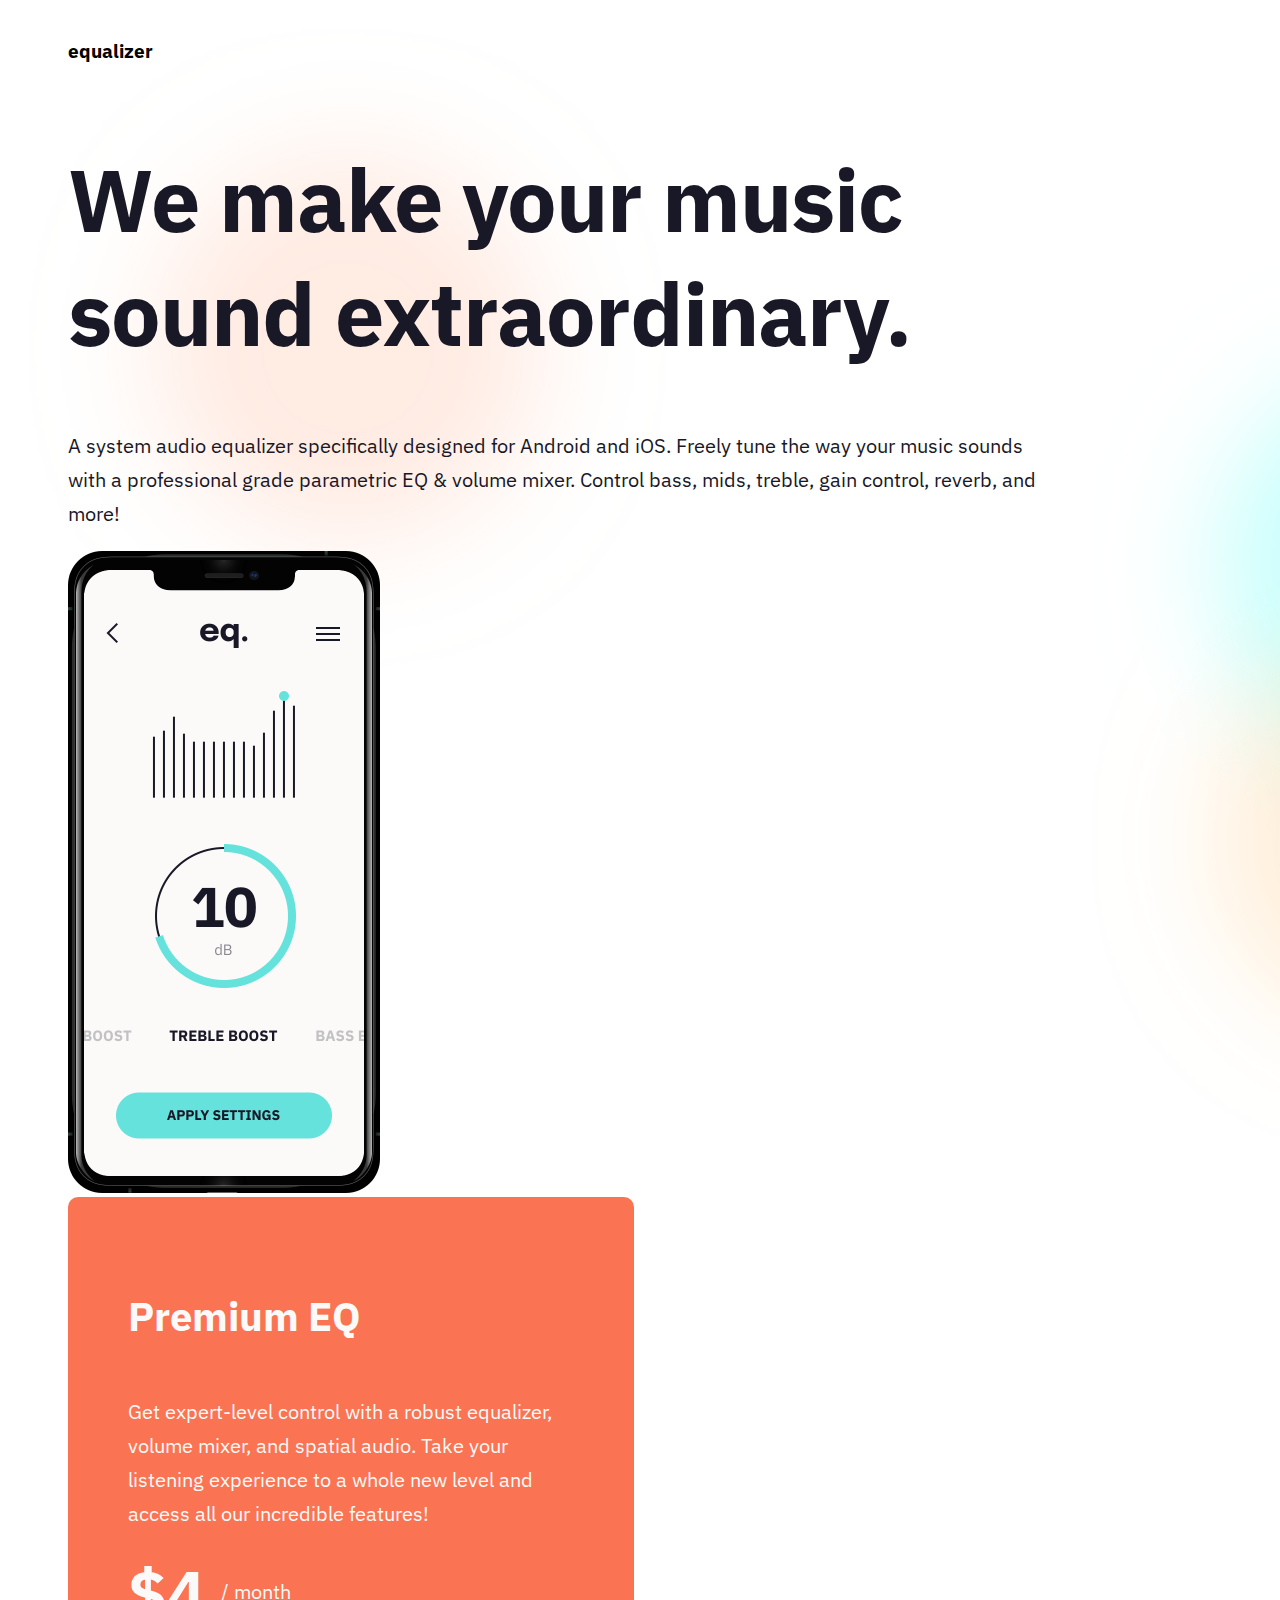
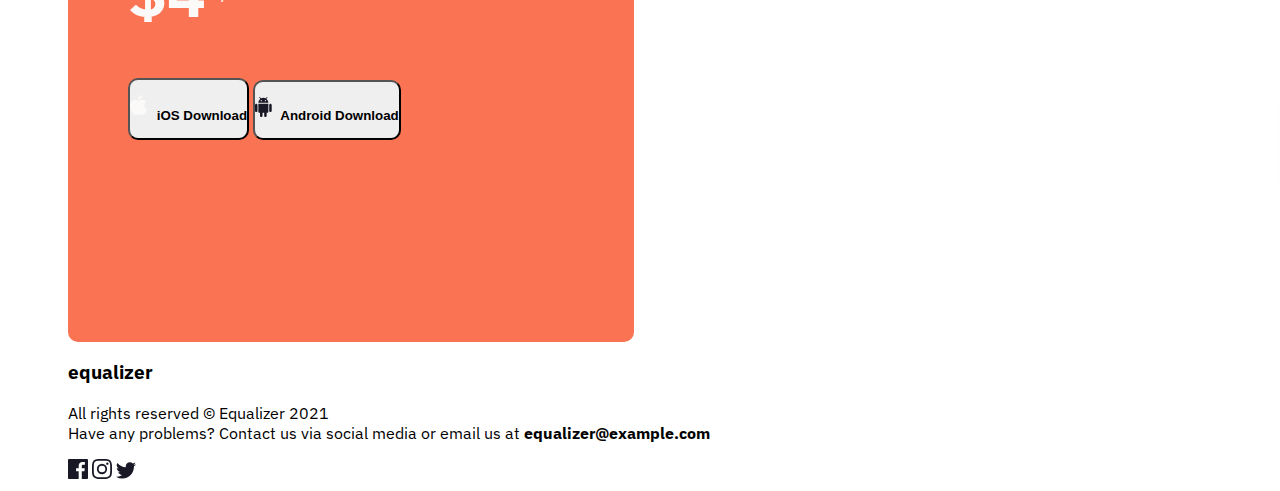
==== starter-code/index.html @ 74069394 "Added bootstrap flex" ====
<!DOCTYPE html>
<html lang="en">
  <head>
    <meta charset="UTF-8" />
    <meta name="viewport" content="width=device-width, initial-scale=1.0" />
    <link
      rel="icon"
      type="image/png"
      sizes="32x32"
      href="./assets/favicon-32x32.png"
    />
    <link rel="preconnect" href="https://fonts.googleapis.com" />
    <link rel="preconnect" href="https://fonts.gstatic.com" crossorigin />
    <link
      href="https://fonts.googleapis.com/css2?family=IBM+Plex+Sans:wght@400;700&display=swap"
      rel="stylesheet"
    />
    <link
      href="https://cdn.jsdelivr.net/npm/bootstrap@5.1.3/dist/css/bootstrap.min.css"
      rel="stylesheet"
      integrity="sha384-1BmE4kWBq78iYhFldvKuhfTAU6auU8tT94WrHftjDbrCEXSU1oBoqyl2QvZ6jIW3"
      crossorigin="anonymous"
    />
    <link rel="stylesheet" href="/starter-code/src/styles.css" />
    <title>Frontend Mentor | Equalizer landing page</title>
  </head>
  <body>
    <div class="content">
      <header>
        <h3>equalizer</h3>
      </header>
      <main>
        <div class="section-one">
          <h1>We make your music sound extraordinary.</h1>
          <p>
            A system audio equalizer specifically designed for Android and iOS.
            Freely tune the way your music sounds with a professional grade
            parametric EQ & volume mixer. Control bass, mids, treble, gain
            control, reverb, and more!
          </p>
        </div>
        <div class="container-two d-flex">
          <div>
            <img
              src="/starter-code/assets/illustration-app.png"
              alt="mobile phone"
              class="mobile"
            />
          </div>

          <div class="section-two">
            <h2>Premium EQ</h2>
            <p>
              Get expert-level control with a robust equalizer, volume mixer,
              and spatial audio. Take your listening experience to a whole new
              level and access all our incredible features!
            </p>
            <p>
              <span class="dollar">$4</span>
              <span class="per-month">/ month</span>
            </p>
            <div class="d-grid">
              <button type="button" class="btn btn-dark apple-btn">
                <img
                  src="/starter-code/assets/icon-apple.svg"
                  alt="apple"
                  class="btn-apple-icon"
                />
                iOS Download
              </button>
              <button type="button" class="btn btn-light android-btn">
                <img
                  src="/starter-code/assets/icon-android.svg"
                  alt="android"
                  class="btn-android-icon"
                />
                Android Download
              </button>
            </div>
          </div>
        </div>
      </main>
      <footer>
        <div class="row">
          <h3 class="col-3">equalizer</h3>
          <p class="col-7">
            All rights reserved © Equalizer 2021 <br />
            Have any problems? Contact us via social media or email us at
            <strong> equalizer@example.com</strong>
          </p>
          <div class="col-2">
            <img src="/starter-code/assets/icon-facebook.svg" alt="facebook" />
            <img
              src="/starter-code/assets/icon-instagram.svg"
              alt="instagram"
            />
            <img src="/starter-code/assets/icon-twitter.svg" alt="twitter" />
          </div>
        </div>
      </footer>
    </div>
  </body>
</html>
---- starter-code/src/styles.css ----
:root {
  --black: #191826;
  --white: #fcfaf9;
  --sky-blue: #66e2dc;
  --orange: #fa7453;
  --yellow: #ffb964;
}

body {
  font-family: "IBM Plex Sans", sans-serif;
  background-image: url(../assets/bg-main-desktop.png);
  background-size: cover;
}

.content {
  padding: 0 60px;
}

h1 {
  font-weight: 700;
  font-size: 88px;
  letter-spacing: -1px;
}

h2 {
  font-weight: 700;
  font-size: 40px;
  line-height: 52px;
  padding-bottom: 20px;
}

h3 {
  font-weight: 700;
}

header h3 {
  padding: 20px 0;
}

.section-one {
  color: var(--black);
  padding: 0 150px 0 0;
}

.section-one p {
  font-size: 20px;
  line-height: 34px;
}

.section-two {
  background: var(--orange);
  color: var(--white);
  width: 446px;
  height: 625px;
  padding: 60px;
  border-radius: 10px;
}

.section-two p {
  font-size: 20px;
  line-height: 34px;
  padding-bottom: 25px;
}

.mobile {
  width: 312px;
  height: 642px;
}

.dollar {
  font-size: 65px;
  font-weight: 700;
  padding-right: 10px;
}

.per-month {
  position: relative;
  top: -18px;
}

.apple-btn,
.android-btn {
  padding: 15px 0;
  border-radius: 10px !important;
  font-weight: 700;
}

.apple-btn {
  margin-bottom: 8px;
}

.apple-btn:hover {
  background: var(--sky-blue) !important;
  border-color: var(--sky-blue) !important;
}

.android-btn {
  margin-top: 8px;
}

.android-btn:hover {
  background: var(--yellow);
  border-color: var(--yellow);
}

.btn-apple-icon {
  padding: 0 5px 5px 0;
}

.btn-android-icon {
  padding: 0 5px 3px 0;
}
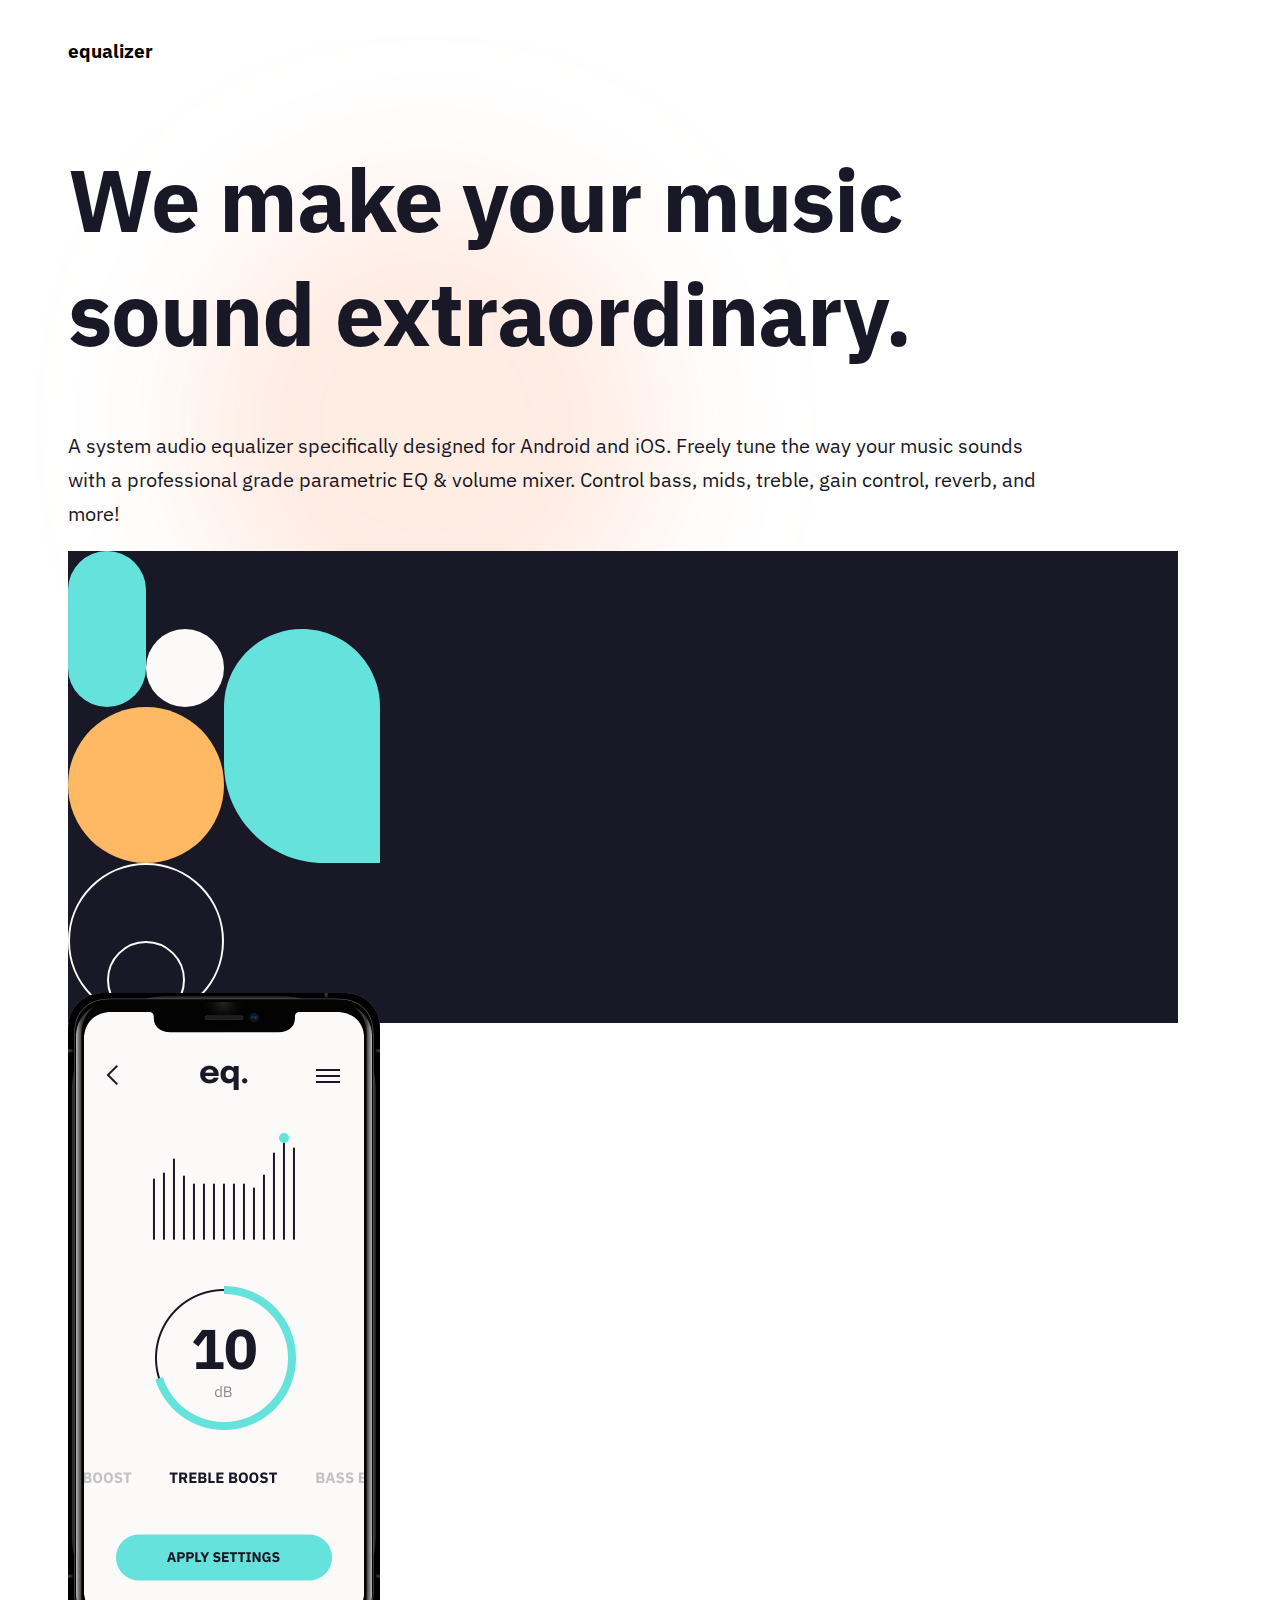
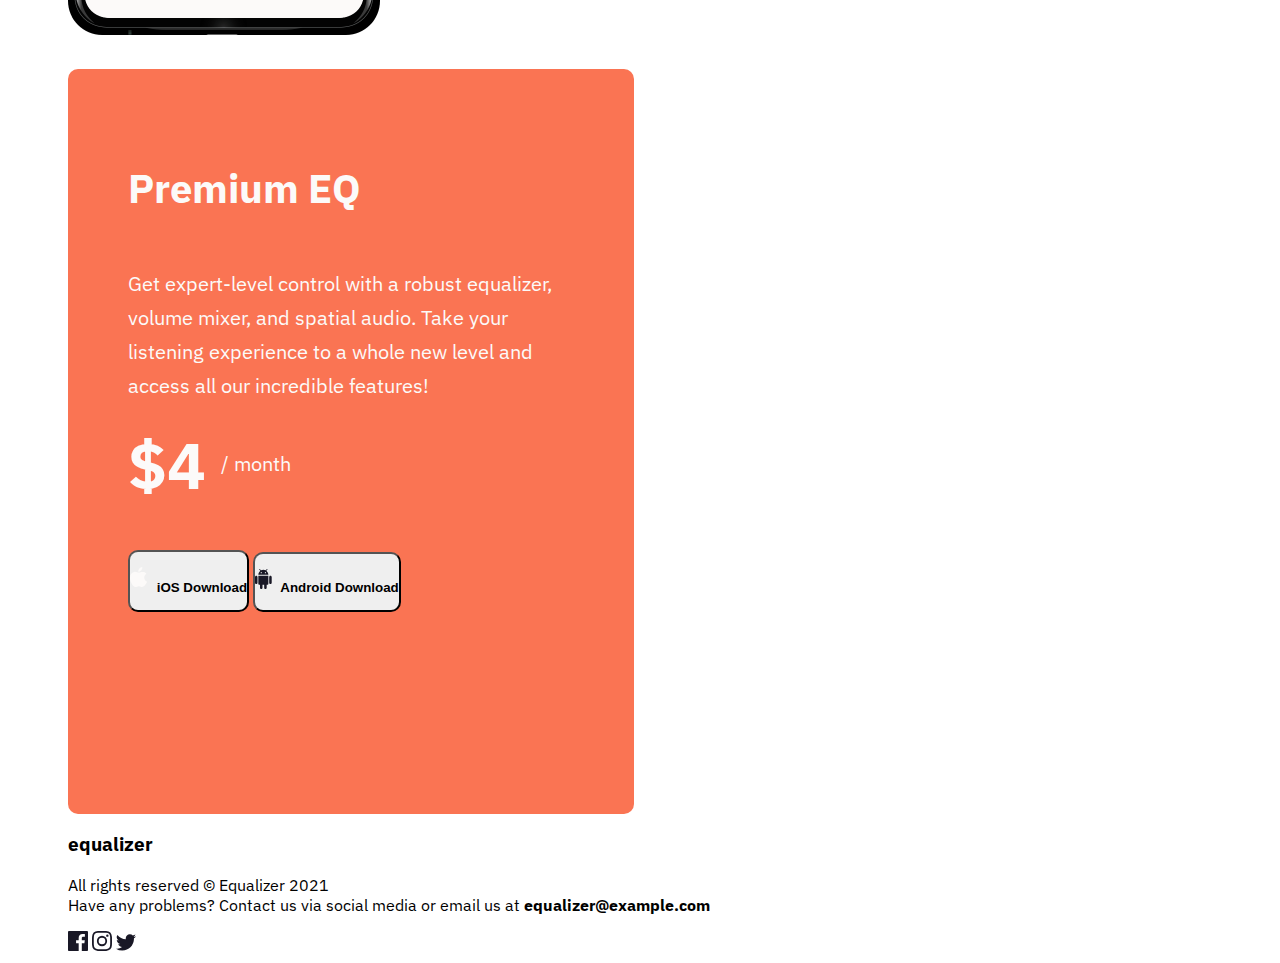
==== commit e41e4aad: "Added background to design" ====
--- a/starter-code/index.html
+++ b/starter-code/index.html
@@ -38,6 +38,9 @@
             parametric EQ & volume mixer. Control bass, mids, treble, gain
             control, reverb, and more!
           </p>
+        </div>
+        <div class="design-container">
+          <img src="/starter-code/assets/bg-pattern-2.svg" alt="" />
         </div>
         <div class="container-two d-flex">
           <div>
--- a/starter-code/src/styles.css
+++ b/starter-code/src/styles.css
@@ -110,3 +110,17 @@
 .btn-android-icon {
   padding: 0 5px 3px 0;
 }
+
+.container-two .mobile {
+  position: relative;
+  top: -30px;
+}
+
+.design-container {
+  background: var(--black);
+  max-width: 1110px;
+  max-height: 800px;
+}
+
+.design-container img {
+}
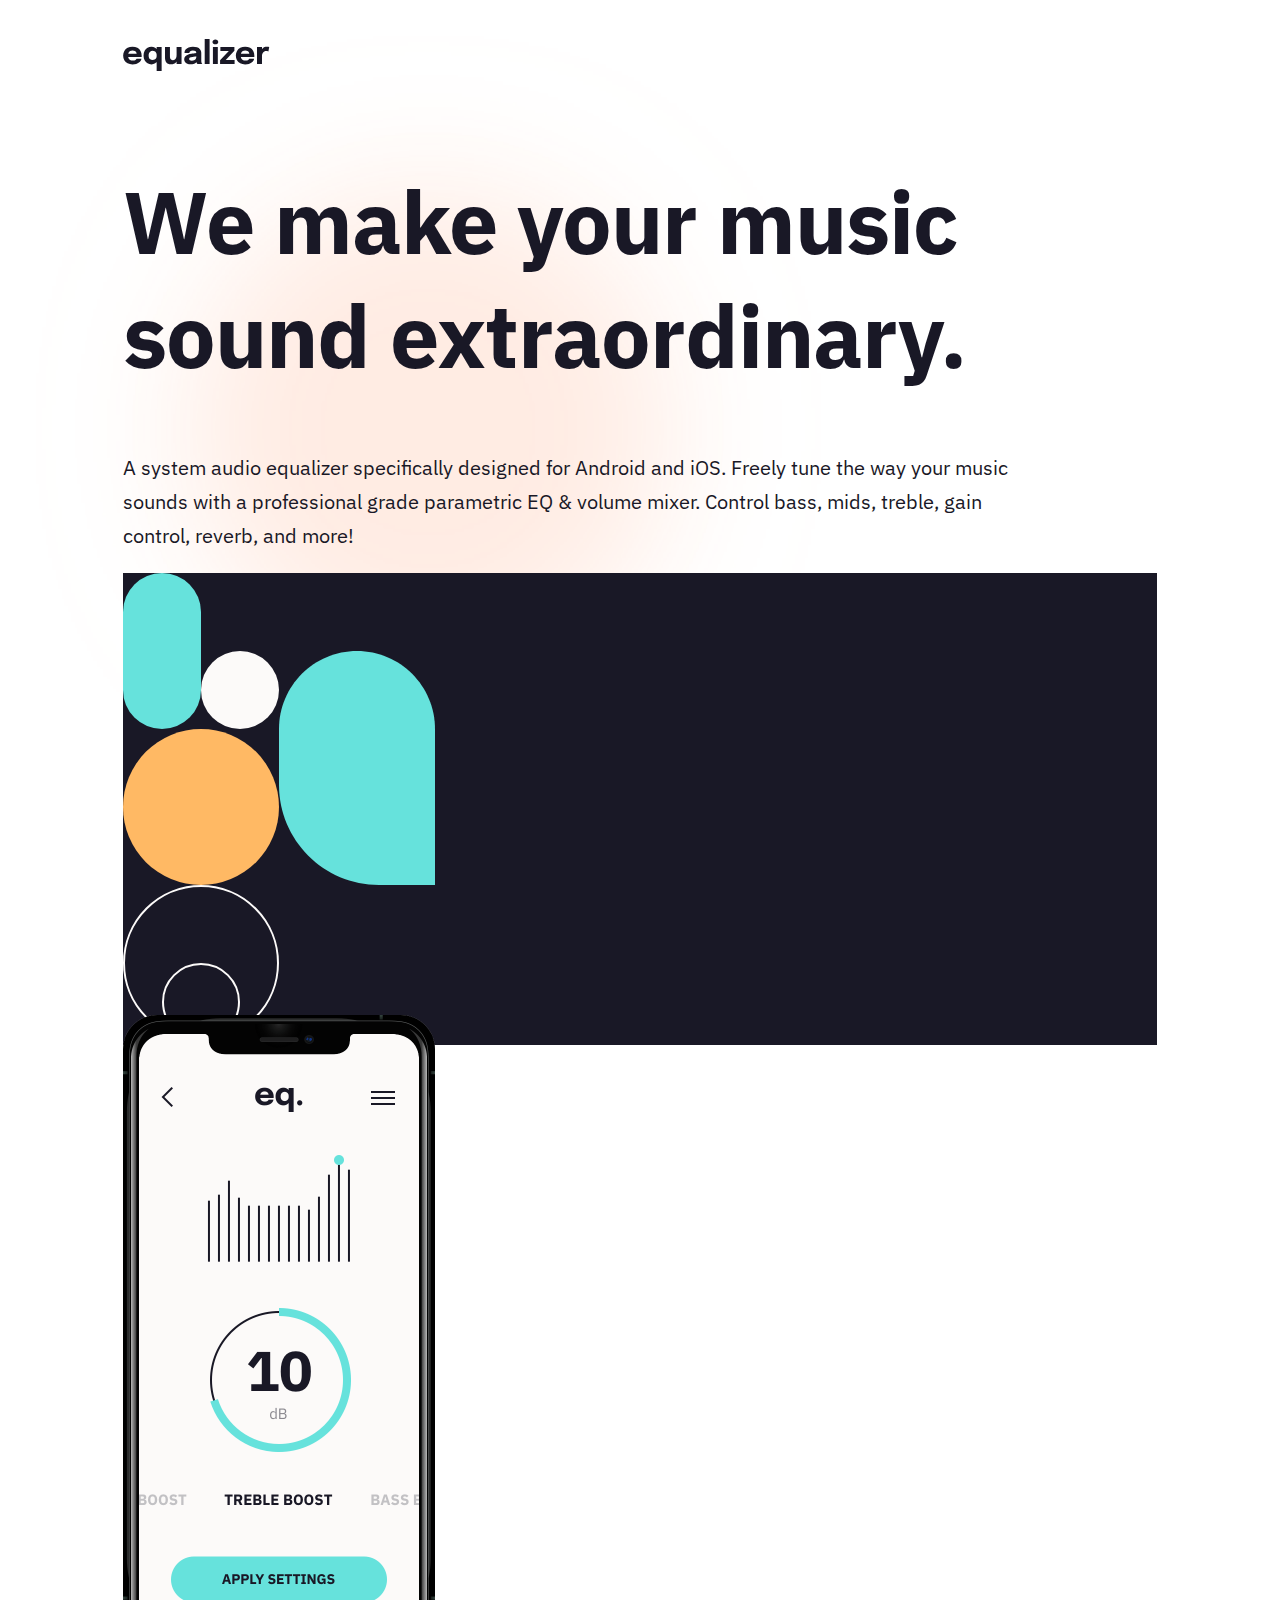
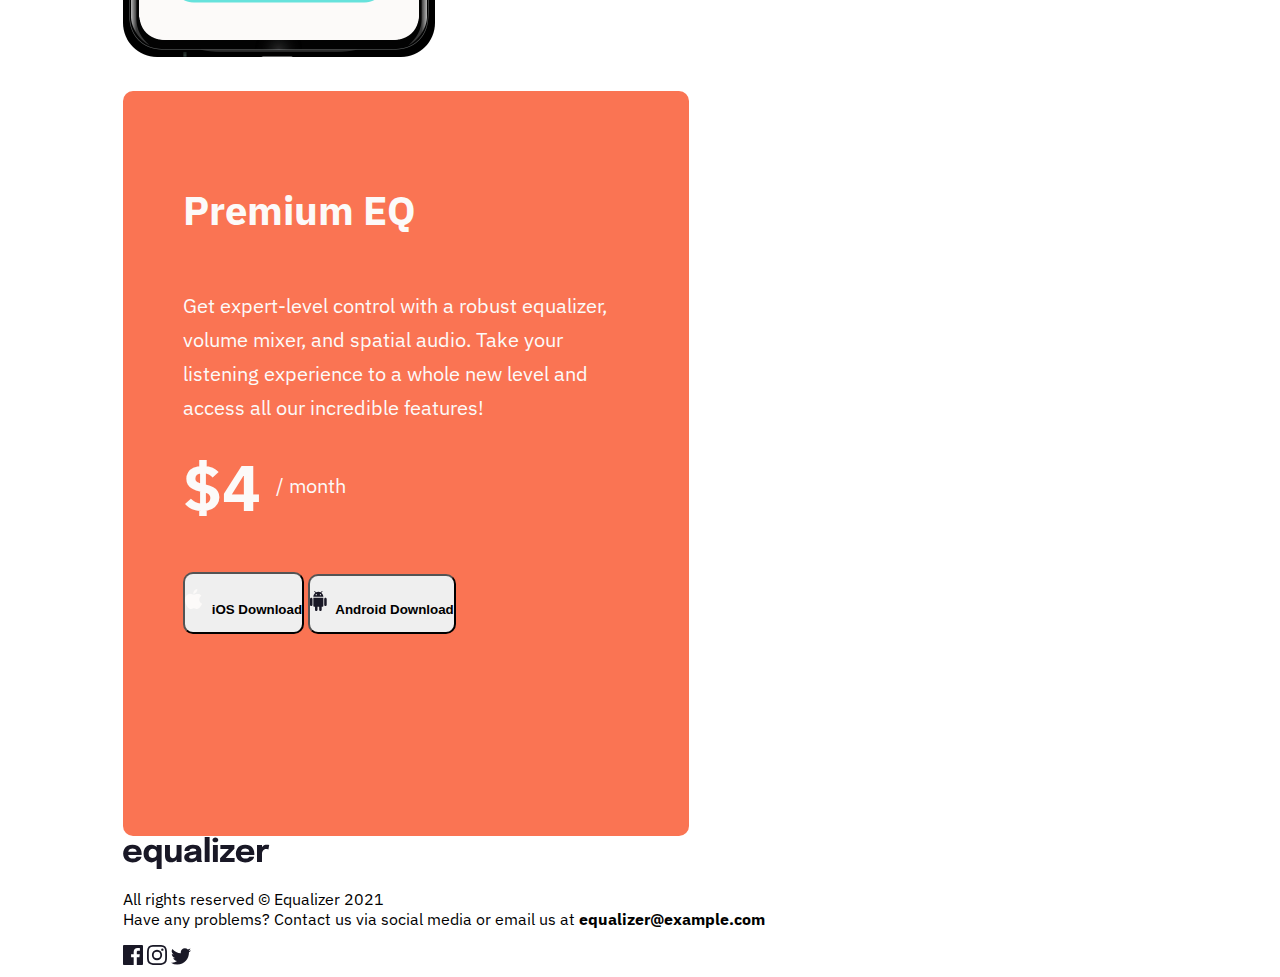
==== commit 99f8e924: "Replaced header and footer h3 with logo image" ====
--- a/starter-code/index.html
+++ b/starter-code/index.html
@@ -27,7 +27,7 @@
   <body>
     <div class="content">
       <header>
-        <h3>equalizer</h3>
+        <img src="/starter-code/assets/logo.svg" alt="equalizer logo" />
       </header>
       <main>
         <div class="section-one">
@@ -85,7 +85,10 @@
       </main>
       <footer>
         <div class="row">
-          <h3 class="col-3">equalizer</h3>
+          <div class="col-3">
+            <img src="/starter-code/assets/logo.svg" alt="equalizer logo" />
+          </div>
+
           <p class="col-7">
             All rights reserved © Equalizer 2021 <br />
             Have any problems? Contact us via social media or email us at
--- a/starter-code/src/styles.css
+++ b/starter-code/src/styles.css
@@ -13,7 +13,7 @@
 }
 
 .content {
-  padding: 0 60px;
+  padding: 0 115px;
 }
 
 h1 {
@@ -33,13 +33,13 @@
   font-weight: 700;
 }
 
-header h3 {
-  padding: 20px 0;
+header img {
+  padding: 30px 0;
 }
 
 .section-one {
   color: var(--black);
-  padding: 0 150px 0 0;
+  padding: 0 110px 0 0;
 }
 
 .section-one p {
@@ -121,6 +121,3 @@
   max-width: 1110px;
   max-height: 800px;
 }
-
-.design-container img {
-}
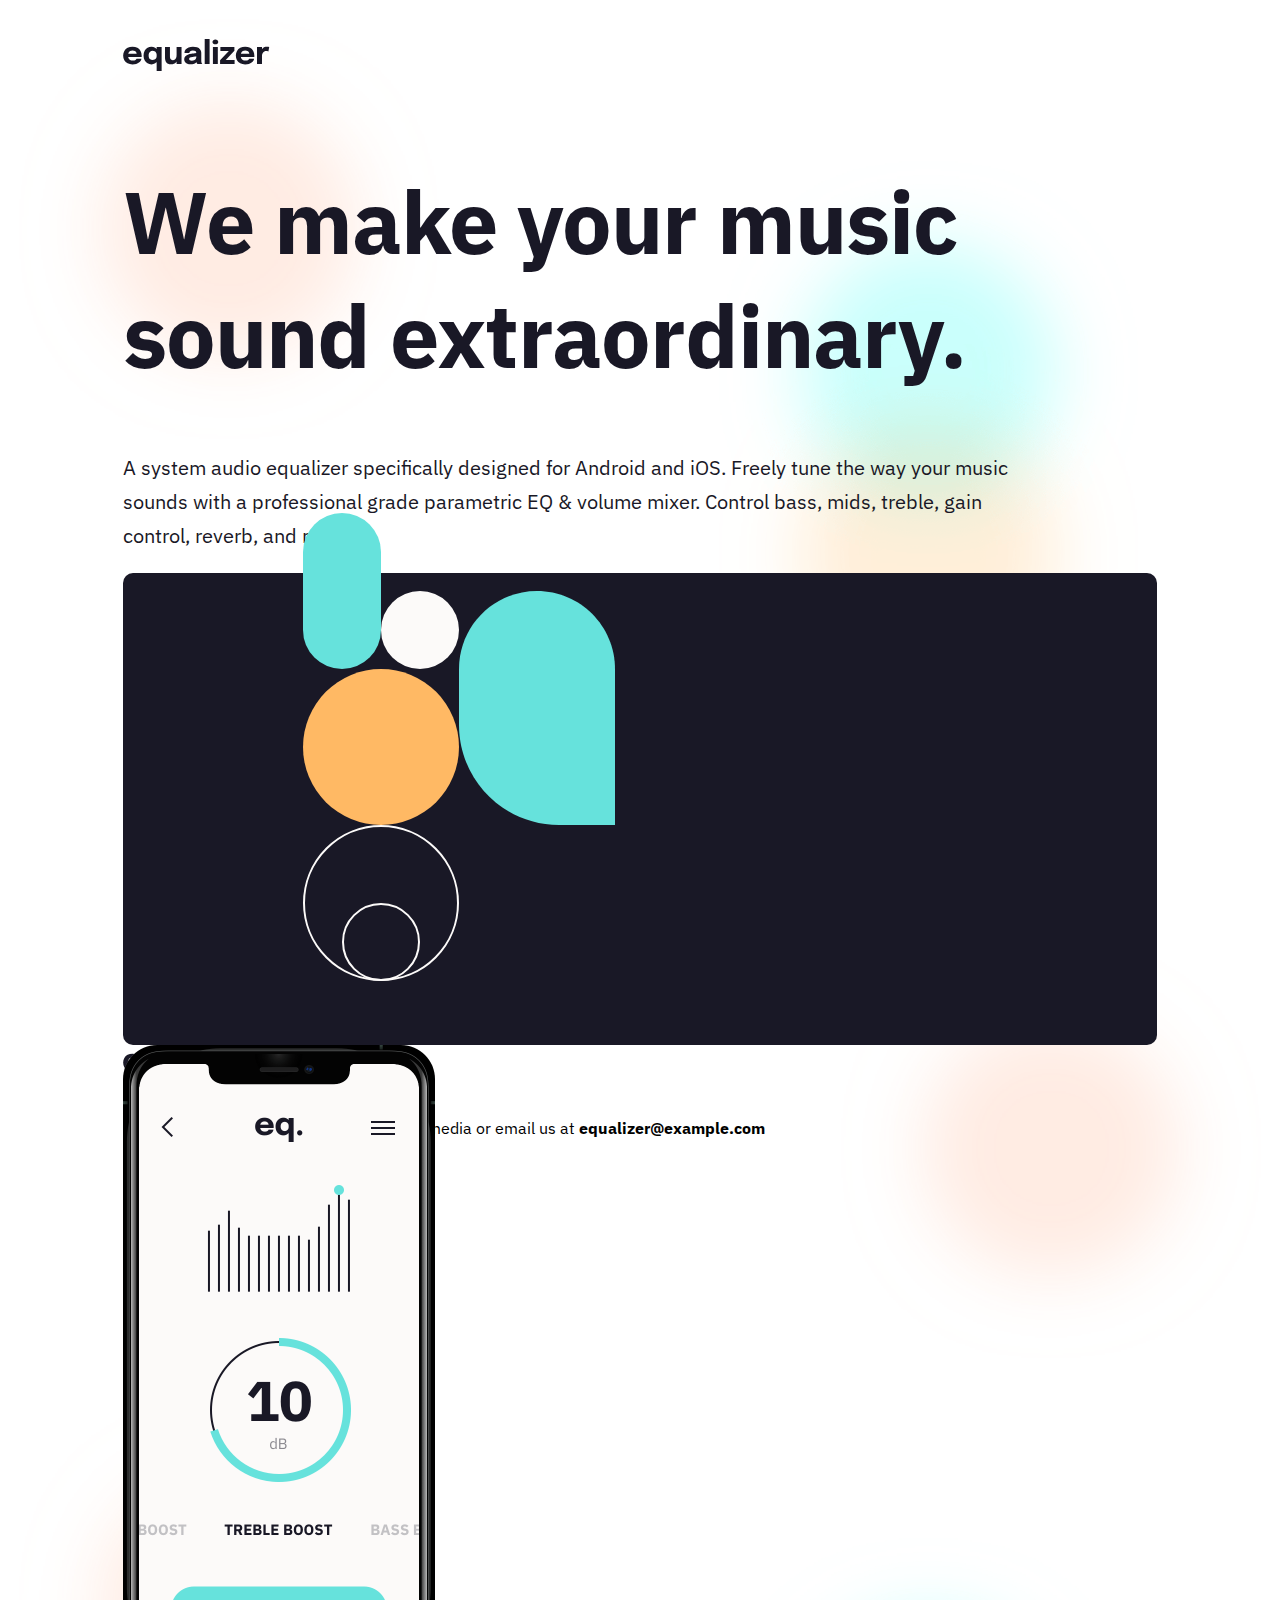
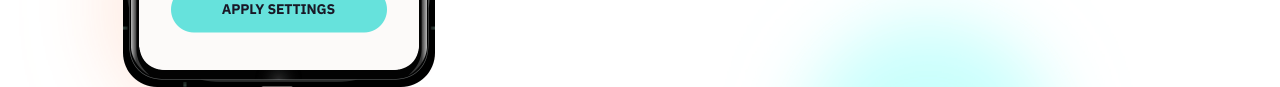
==== commit 09fa7ed0: "Restarting section two and positioning" ====
--- a/starter-code/index.html
+++ b/starter-code/index.html
@@ -39,48 +39,19 @@
             control, reverb, and more!
           </p>
         </div>
-        <div class="design-container">
-          <img src="/starter-code/assets/bg-pattern-2.svg" alt="" />
-        </div>
-        <div class="container-two d-flex">
-          <div>
+        <div class="section-two">
+          <div class="section-two-container">
             <img
-              src="/starter-code/assets/illustration-app.png"
-              alt="mobile phone"
-              class="mobile"
+              src="/starter-code/assets/bg-pattern-2.svg"
+              alt="round pattern"
+              class="pattern"
             />
           </div>
-
-          <div class="section-two">
-            <h2>Premium EQ</h2>
-            <p>
-              Get expert-level control with a robust equalizer, volume mixer,
-              and spatial audio. Take your listening experience to a whole new
-              level and access all our incredible features!
-            </p>
-            <p>
-              <span class="dollar">$4</span>
-              <span class="per-month">/ month</span>
-            </p>
-            <div class="d-grid">
-              <button type="button" class="btn btn-dark apple-btn">
-                <img
-                  src="/starter-code/assets/icon-apple.svg"
-                  alt="apple"
-                  class="btn-apple-icon"
-                />
-                iOS Download
-              </button>
-              <button type="button" class="btn btn-light android-btn">
-                <img
-                  src="/starter-code/assets/icon-android.svg"
-                  alt="android"
-                  class="btn-android-icon"
-                />
-                Android Download
-              </button>
-            </div>
-          </div>
+          <img
+            src="/starter-code/assets/illustration-app.png"
+            alt="mobile phone"
+            class="mobile"
+          />
         </div>
       </main>
       <footer>
--- a/starter-code/src/styles.css
+++ b/starter-code/src/styles.css
@@ -47,77 +47,23 @@
   line-height: 34px;
 }
 
-.section-two {
-  background: var(--orange);
-  color: var(--white);
-  width: 446px;
-  height: 625px;
-  padding: 60px;
+.section-two-container {
+  background: var(--black);
+  max-width: 1110px;
+  max-height: 600px;
   border-radius: 10px;
 }
 
-.section-two p {
-  font-size: 20px;
-  line-height: 34px;
-  padding-bottom: 25px;
+.section-two .pattern {
+  width: 312px;
+  height: 468px;
+  position: relative;
+  top: -60px;
+  left: 180px;
 }
 
-.mobile {
+.section-two .mobile {
   width: 312px;
   height: 642px;
+  position: absolute;
 }
-
-.dollar {
-  font-size: 65px;
-  font-weight: 700;
-  padding-right: 10px;
-}
-
-.per-month {
-  position: relative;
-  top: -18px;
-}
-
-.apple-btn,
-.android-btn {
-  padding: 15px 0;
-  border-radius: 10px !important;
-  font-weight: 700;
-}
-
-.apple-btn {
-  margin-bottom: 8px;
-}
-
-.apple-btn:hover {
-  background: var(--sky-blue) !important;
-  border-color: var(--sky-blue) !important;
-}
-
-.android-btn {
-  margin-top: 8px;
-}
-
-.android-btn:hover {
-  background: var(--yellow);
-  border-color: var(--yellow);
-}
-
-.btn-apple-icon {
-  padding: 0 5px 5px 0;
-}
-
-.btn-android-icon {
-  padding: 0 5px 3px 0;
-}
-
-.container-two .mobile {
-  position: relative;
-  top: -30px;
-}
-
-.design-container {
-  background: var(--black);
-  max-width: 1110px;
-  max-height: 800px;
-}
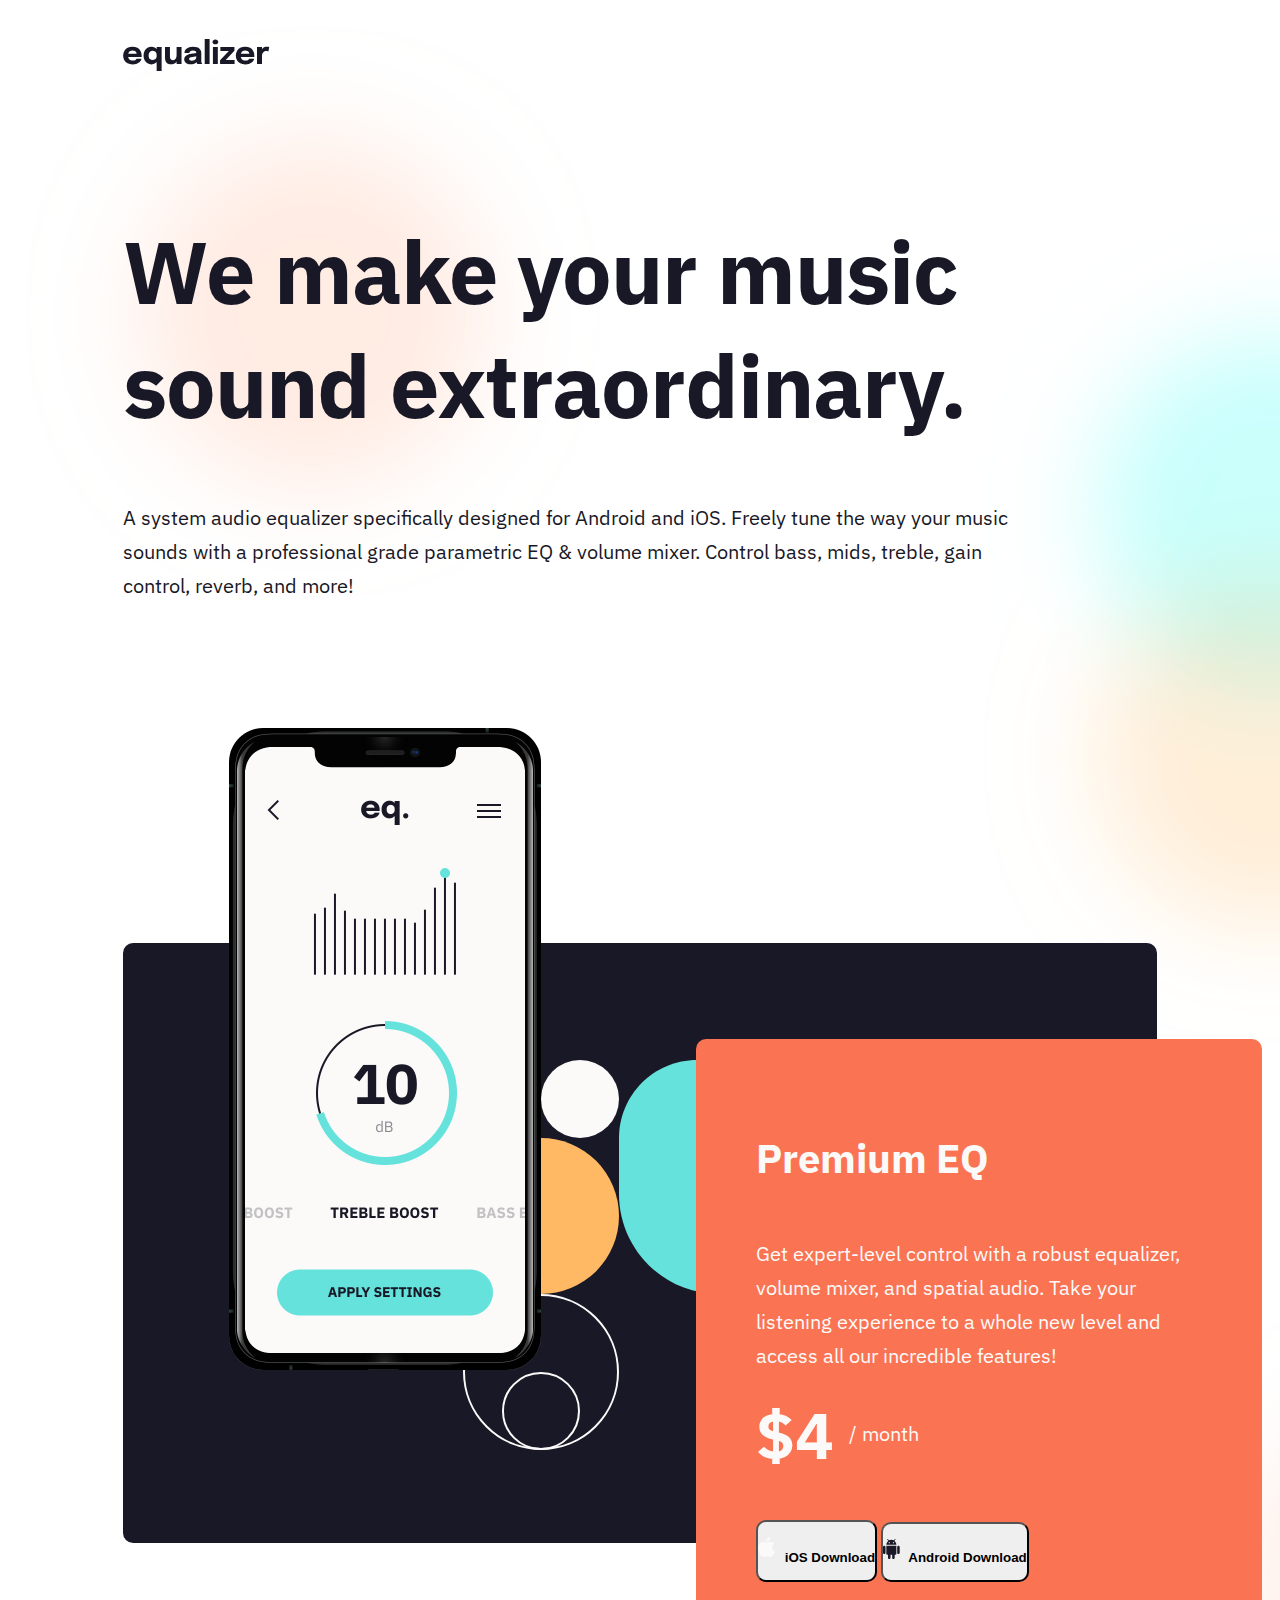
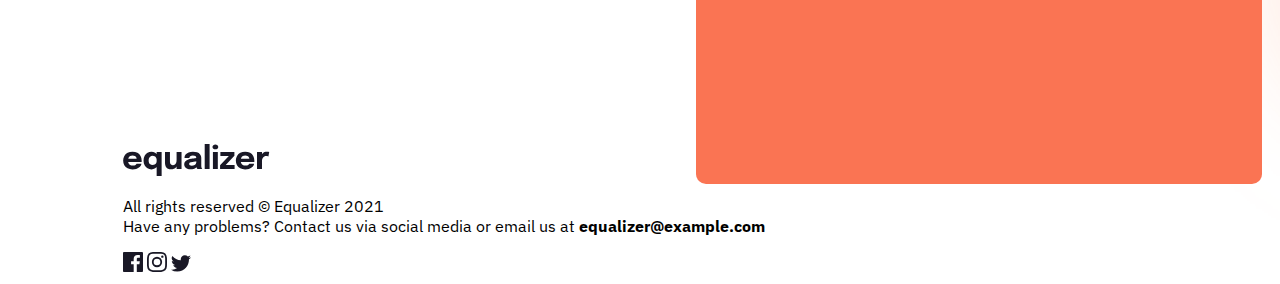
==== commit 9d167fd3: "Changed positioning" ====
--- a/starter-code/index.html
+++ b/starter-code/index.html
@@ -46,12 +46,42 @@
               alt="round pattern"
               class="pattern"
             />
+            <img
+              src="/starter-code/assets/illustration-app.png"
+              alt="mobile phone"
+              class="mobile"
+            />
+            <div class="premium-eq">
+              <h2>Premium EQ</h2>
+              <p>
+                Get expert-level control with a robust equalizer, volume mixer,
+                and spatial audio. Take your listening experience to a whole new
+                level and access all our incredible features!
+              </p>
+              <p>
+                <span class="dollar">$4</span>
+                <span class="per-month">/ month</span>
+              </p>
+              <div class="d-grid">
+                <button type="button" class="btn btn-dark apple-btn">
+                  <img
+                    src="/starter-code/assets/icon-apple.svg"
+                    alt="apple"
+                    class="btn-apple-icon"
+                  />
+                  iOS Download
+                </button>
+                <button type="button" class="btn btn-light android-btn">
+                  <img
+                    src="/starter-code/assets/icon-android.svg"
+                    alt="android"
+                    class="btn-android-icon"
+                  />
+                  Android Download
+                </button>
+              </div>
+            </div>
           </div>
-          <img
-            src="/starter-code/assets/illustration-app.png"
-            alt="mobile phone"
-            class="mobile"
-          />
         </div>
       </main>
       <footer>
--- a/starter-code/src/styles.css
+++ b/starter-code/src/styles.css
@@ -39,12 +39,16 @@
 
 .section-one {
   color: var(--black);
-  padding: 0 110px 0 0;
+  padding: 50px 110px 250px 0;
 }
 
 .section-one p {
   font-size: 20px;
   line-height: 34px;
+}
+
+.section-two {
+  padding: 70px 0 200px;
 }
 
 .section-two-container {
@@ -58,12 +62,76 @@
   width: 312px;
   height: 468px;
   position: relative;
-  top: -60px;
-  left: 180px;
+  top: -135px;
+  left: 340px;
 }
 
 .section-two .mobile {
   width: 312px;
   height: 642px;
-  position: absolute;
+  position: relative;
+  top: -215px;
+  left: -210px;
 }
+
+.premium-eq {
+  background: var(--orange);
+  color: var(--white);
+  width: 446px;
+  height: 625px;
+  padding: 60px;
+  border-radius: 10px;
+  position: relative;
+  bottom: 550px;
+  left: 573px;
+}
+
+.premium-eq p {
+  font-size: 20px;
+  line-height: 34px;
+  padding-bottom: 25px;
+}
+
+.dollar {
+  font-size: 65px;
+  font-weight: 700;
+  padding-right: 10px;
+}
+
+.per-month {
+  position: relative;
+  top: -18px;
+}
+
+.apple-btn,
+.android-btn {
+  padding: 15px 0;
+  border-radius: 10px !important;
+  font-weight: 700;
+}
+
+.apple-btn {
+  margin-bottom: 8px;
+}
+
+.apple-btn:hover {
+  background: var(--sky-blue) !important;
+  border-color: var(--sky-blue) !important;
+}
+
+.android-btn {
+  margin-top: 8px;
+}
+
+.android-btn:hover {
+  background: var(--yellow);
+  border-color: var(--yellow);
+}
+
+.btn-apple-icon {
+  padding: 0 5px 5px 0;
+}
+
+.btn-android-icon {
+  padding: 0 5px 3px 0;
+}
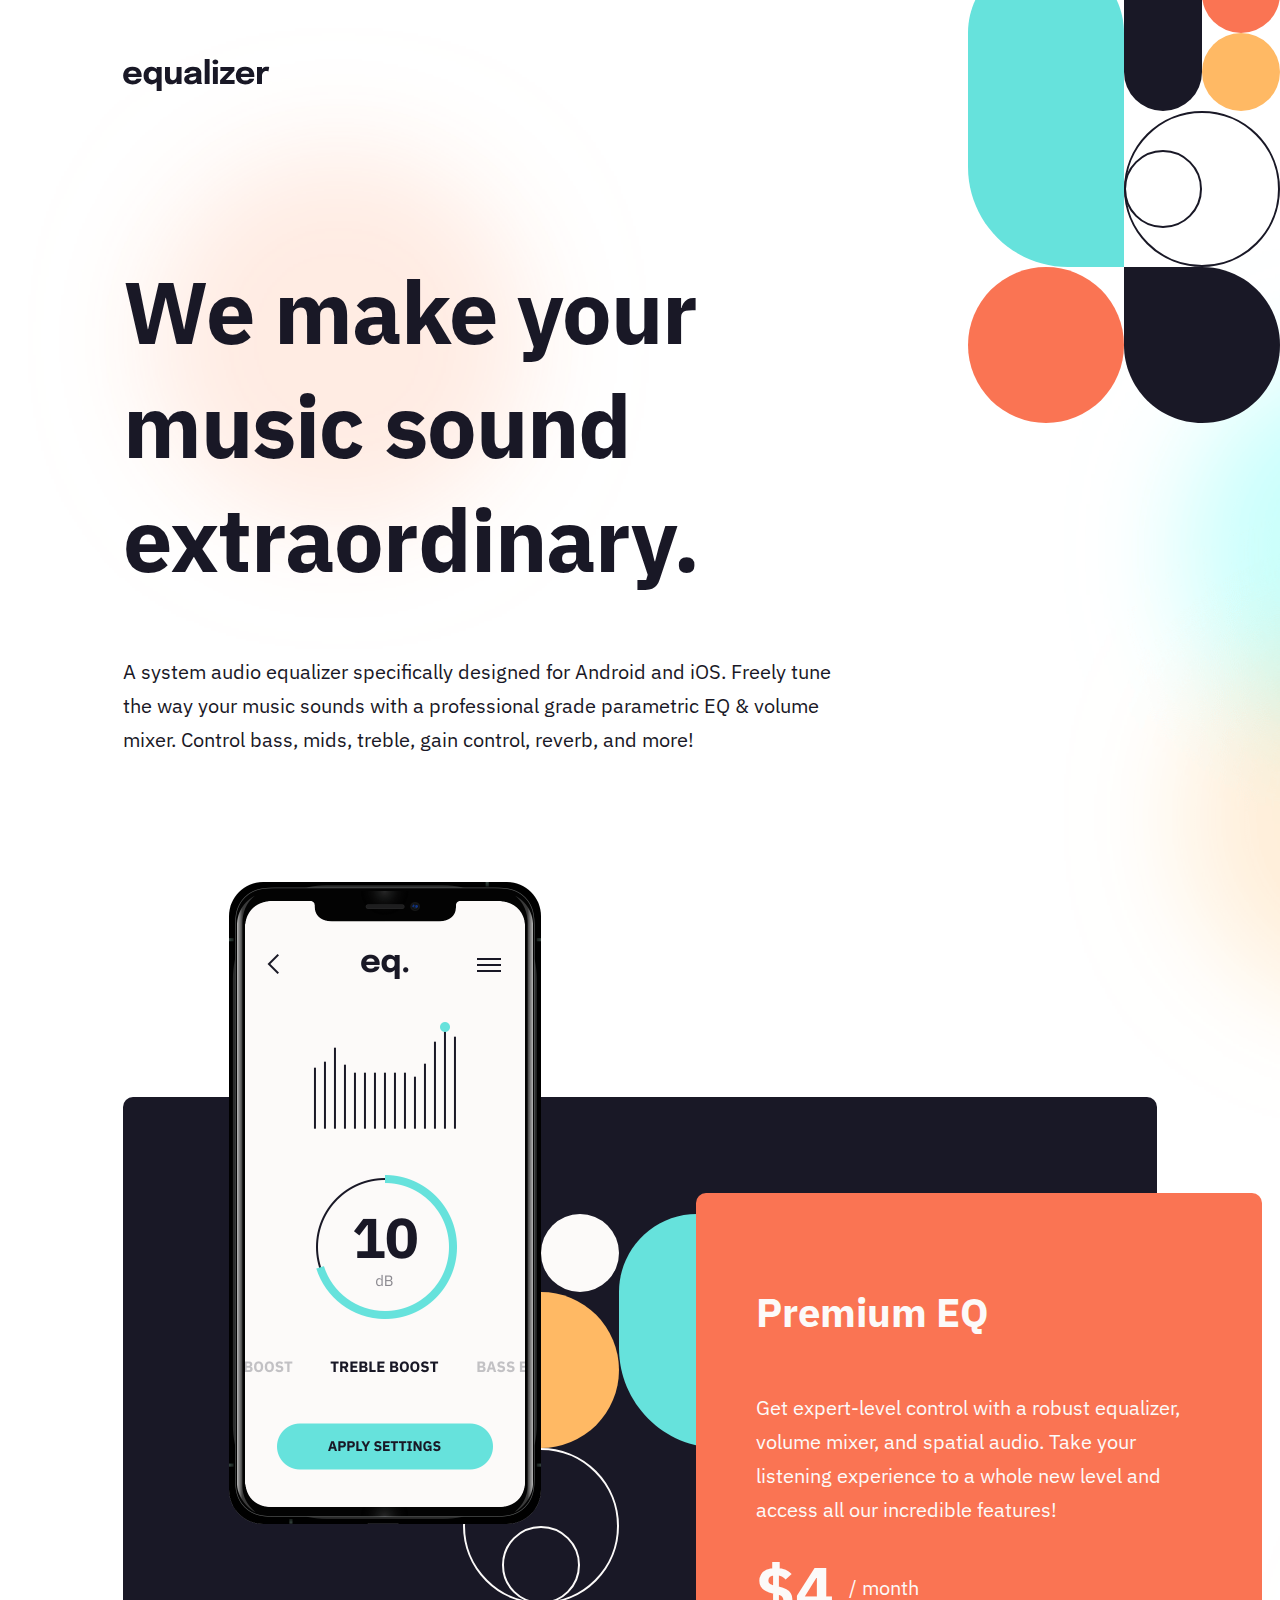
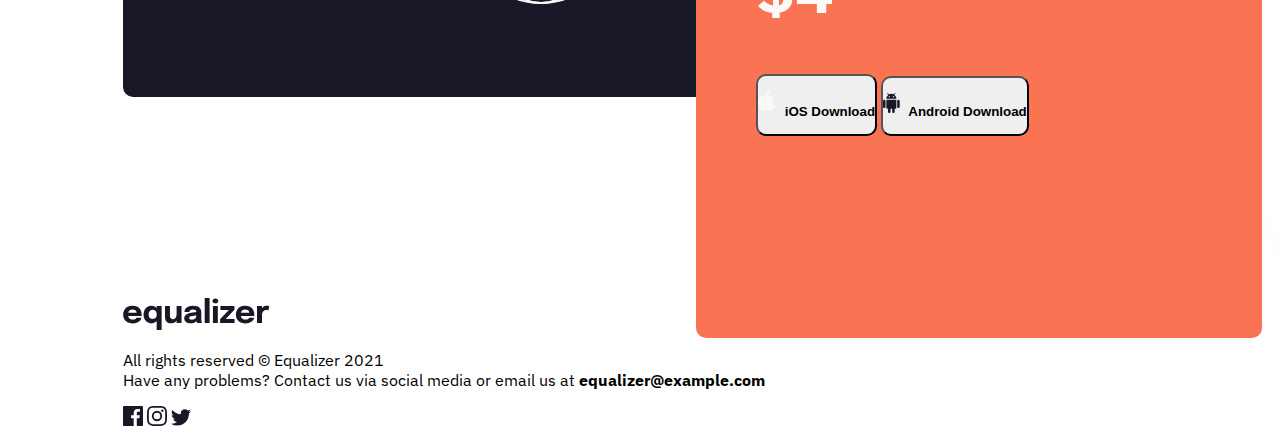
==== commit 860089db: "Positioned header img" ====
--- a/starter-code/index.html
+++ b/starter-code/index.html
@@ -31,6 +31,11 @@
       </header>
       <main>
         <div class="section-one">
+          <img
+            src="/starter-code/assets/bg-pattern-1.svg"
+            alt="pattern"
+            class="header-pattern"
+          />
           <h1>We make your music sound extraordinary.</h1>
           <p>
             A system audio equalizer specifically designed for Android and iOS.
--- a/starter-code/src/styles.css
+++ b/starter-code/src/styles.css
@@ -33,13 +33,19 @@
   font-weight: 700;
 }
 
-header img {
-  padding: 30px 0;
+header {
+  padding: 50px 0;
+}
+
+.header-pattern {
+  position: absolute;
+  top: -45px;
+  right: 0px;
 }
 
 .section-one {
   color: var(--black);
-  padding: 50px 110px 250px 0;
+  padding: 50px 300px 250px 0;
 }
 
 .section-one p {
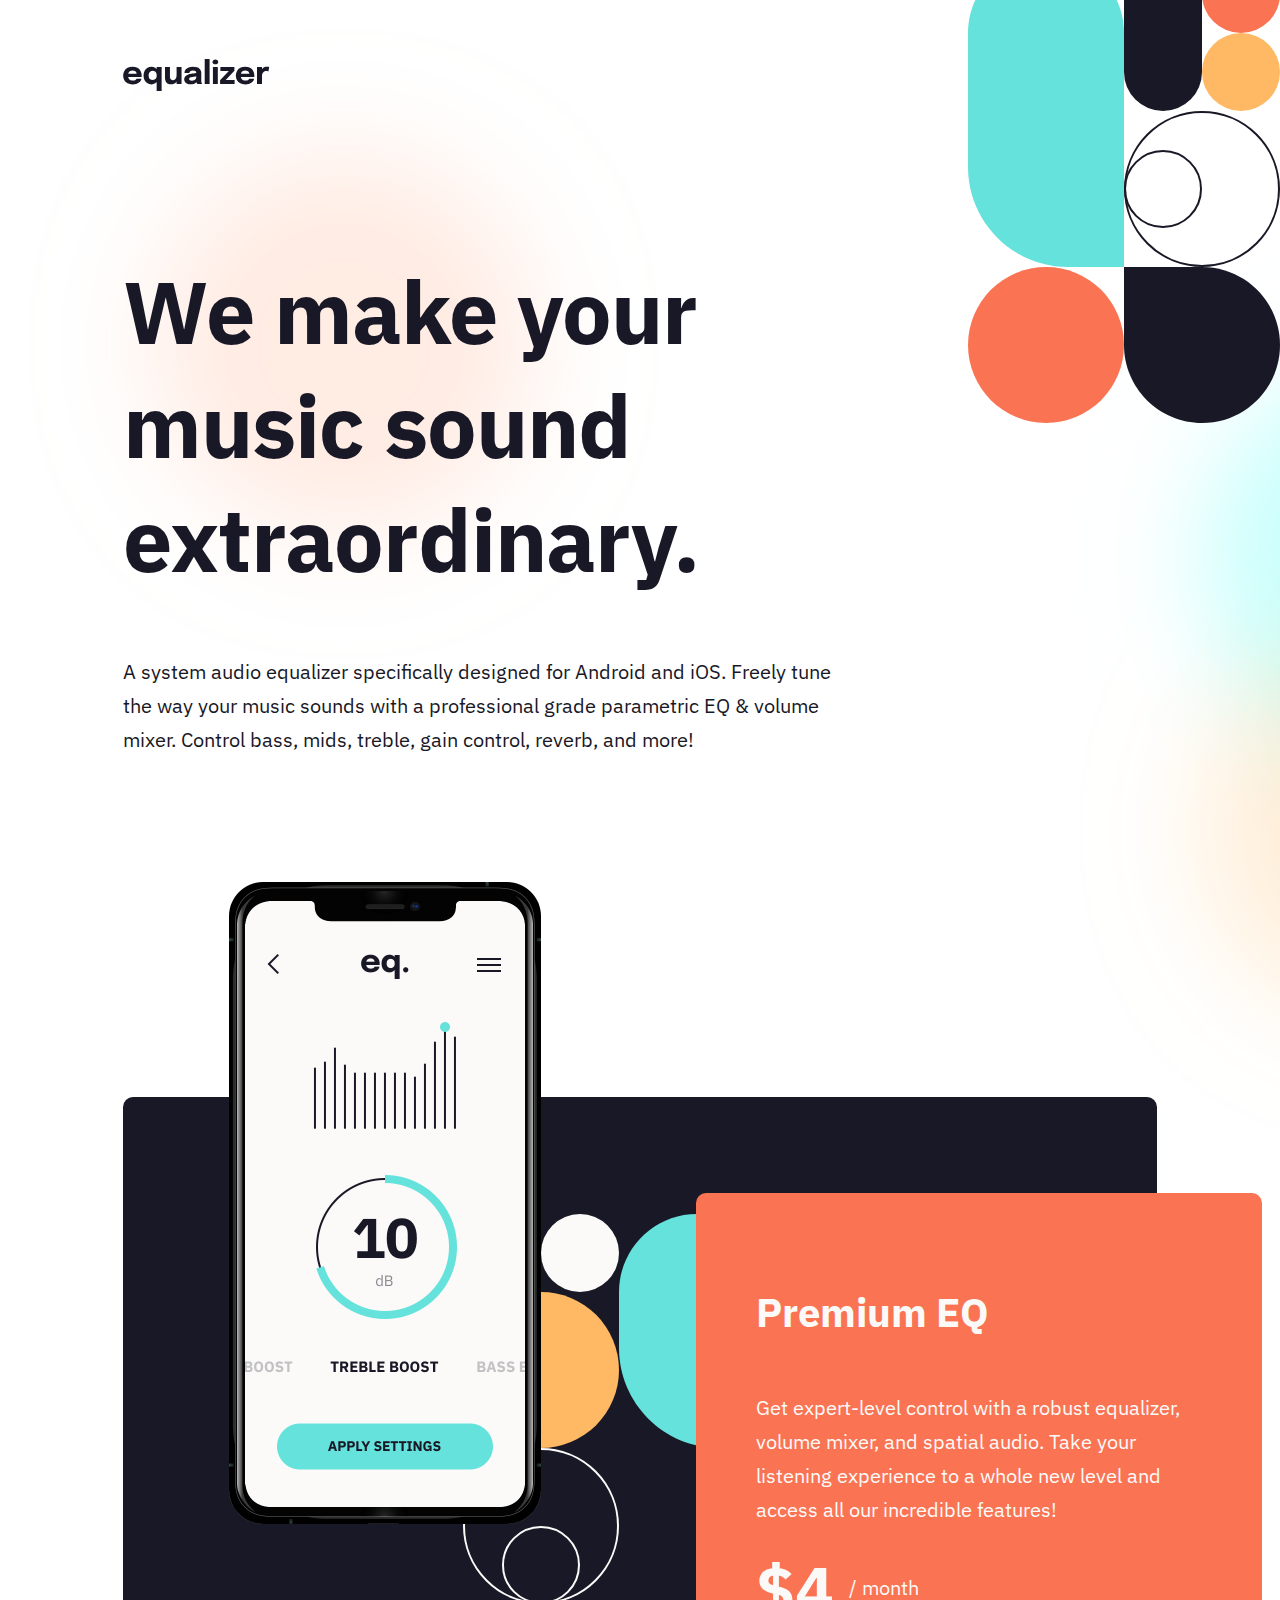
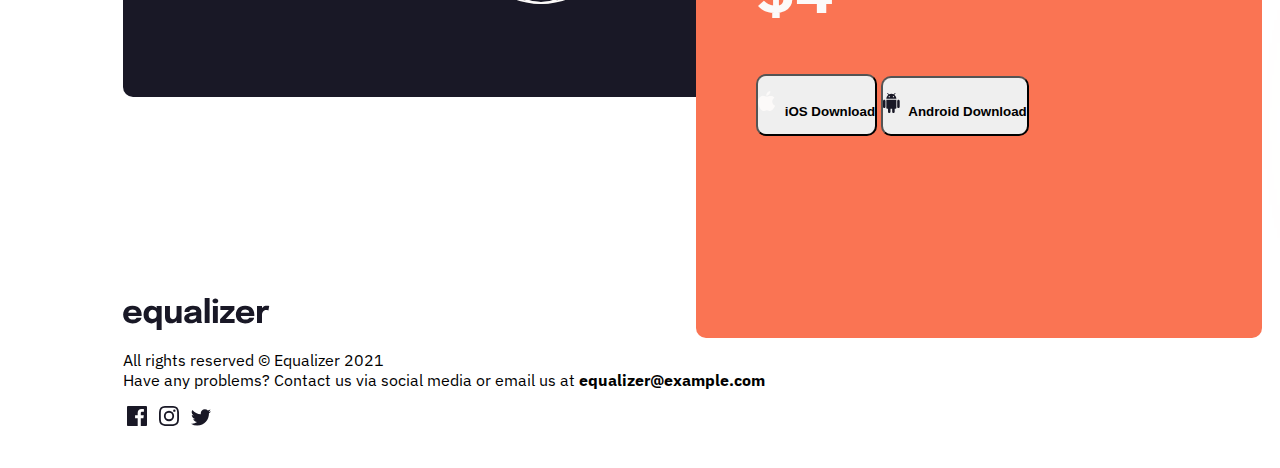
==== commit ef8a36c6: "Started mobile styling - font size, spacing, and img size" ====
--- a/starter-code/index.html
+++ b/starter-code/index.html
@@ -91,16 +91,21 @@
       </main>
       <footer>
         <div class="row">
-          <div class="col-3">
-            <img src="/starter-code/assets/logo.svg" alt="equalizer logo" />
+          <div class="col-lg-3 col-md-12">
+            <img
+              src="/starter-code/assets/logo.svg"
+              alt="equalizer logo"
+              class="equalizer-logo"
+            />
           </div>
 
-          <p class="col-7">
+          <p class="col-lg-5 col-md-6">
             All rights reserved © Equalizer 2021 <br />
             Have any problems? Contact us via social media or email us at
             <strong> equalizer@example.com</strong>
           </p>
-          <div class="col-2">
+          <div class="col-lg-2 col-md-4"></div>
+          <div class="col-lg-2 col-md-2 social-media">
             <img src="/starter-code/assets/icon-facebook.svg" alt="facebook" />
             <img
               src="/starter-code/assets/icon-instagram.svg"
--- a/starter-code/src/styles.css
+++ b/starter-code/src/styles.css
@@ -27,10 +27,6 @@
   font-size: 40px;
   line-height: 52px;
   padding-bottom: 20px;
-}
-
-h3 {
-  font-weight: 700;
 }
 
 header {
@@ -141,3 +137,156 @@
 .btn-android-icon {
   padding: 0 5px 3px 0;
 }
+
+footer {
+  padding-bottom: 30px;
+}
+
+.social-media img {
+  padding: 0 4px;
+}
+
+@media (min-width: 768px) and (max-width: 1023px) {
+  .content {
+    padding: 0 35px;
+  }
+
+  h1 {
+    font-size: 64px;
+    letter-spacing: -1px;
+    padding-bottom: 22px;
+  }
+
+  h2 {
+    font-size: 32px;
+    line-height: 40px;
+    padding-bottom: 20px;
+  }
+
+  .header-pattern {
+    position: absolute;
+    top: -32px;
+    right: -40px;
+    width: 266px;
+    height: 400px;
+  }
+
+  .section-one {
+    padding: 40px 190px 190px 0;
+  }
+
+  .section-one p {
+    font-size: 18px;
+    line-height: 28px;
+  }
+
+  .section-two-container {
+    max-width: 696px;
+    max-height: 600px;
+    border-radius: 10px;
+  }
+
+  .section-two .pattern {
+    width: 280px;
+    height: 420px;
+    position: relative;
+    top: -115px;
+    left: 220px;
+  }
+
+  .section-two .mobile {
+    width: 270px;
+    height: 556px;
+    position: relative;
+    top: -155px;
+    left: -230px;
+  }
+
+  .premium-eq {
+    width: 399px;
+    height: 546px;
+    padding: 40px;
+    position: relative;
+    bottom: 420px;
+    left: 233px;
+  }
+
+  .premium-eq p {
+    font-size: 18px;
+    line-height: 28px;
+    padding-bottom: 15px;
+  }
+
+  footer .equalizer-logo {
+    padding-bottom: 25px;
+  }
+}
+
+@media (max-width: 767px) {
+  .content {
+    padding: 0;
+  }
+
+  h1 {
+    font-size: 40px;
+    line-height: 48px;
+  }
+
+  header {
+    padding: 40px 0 40px 30px;
+  }
+
+  .header-pattern {
+    display: none;
+  }
+
+  .section-one {
+    padding: 40px 0 60px 40px;
+  }
+
+  .section-one p {
+    font-size: 16px;
+    line-height: 26px;
+  }
+
+  .section-two-container {
+    max-width: 375px;
+    max-height: 600px;
+    border-radius: 10px;
+  }
+
+  .section-two .pattern {
+    width: 280px;
+    height: 420px;
+    position: relative;
+    top: -115px;
+    left: 220px;
+  }
+
+  .section-two .mobile {
+    width: 208px;
+    height: 430px;
+    position: relative;
+    top: -155px;
+    left: -230px;
+  }
+
+  .premium-eq {
+    width: 399px;
+    height: 546px;
+    padding: 40px;
+    position: relative;
+    bottom: 420px;
+    left: 233px;
+  }
+
+  .premium-eq p {
+    font-size: 18px;
+    line-height: 28px;
+    padding-bottom: 15px;
+  }
+
+  footer .equalizer-logo {
+    padding-bottom: 25px;
+  }
+}
